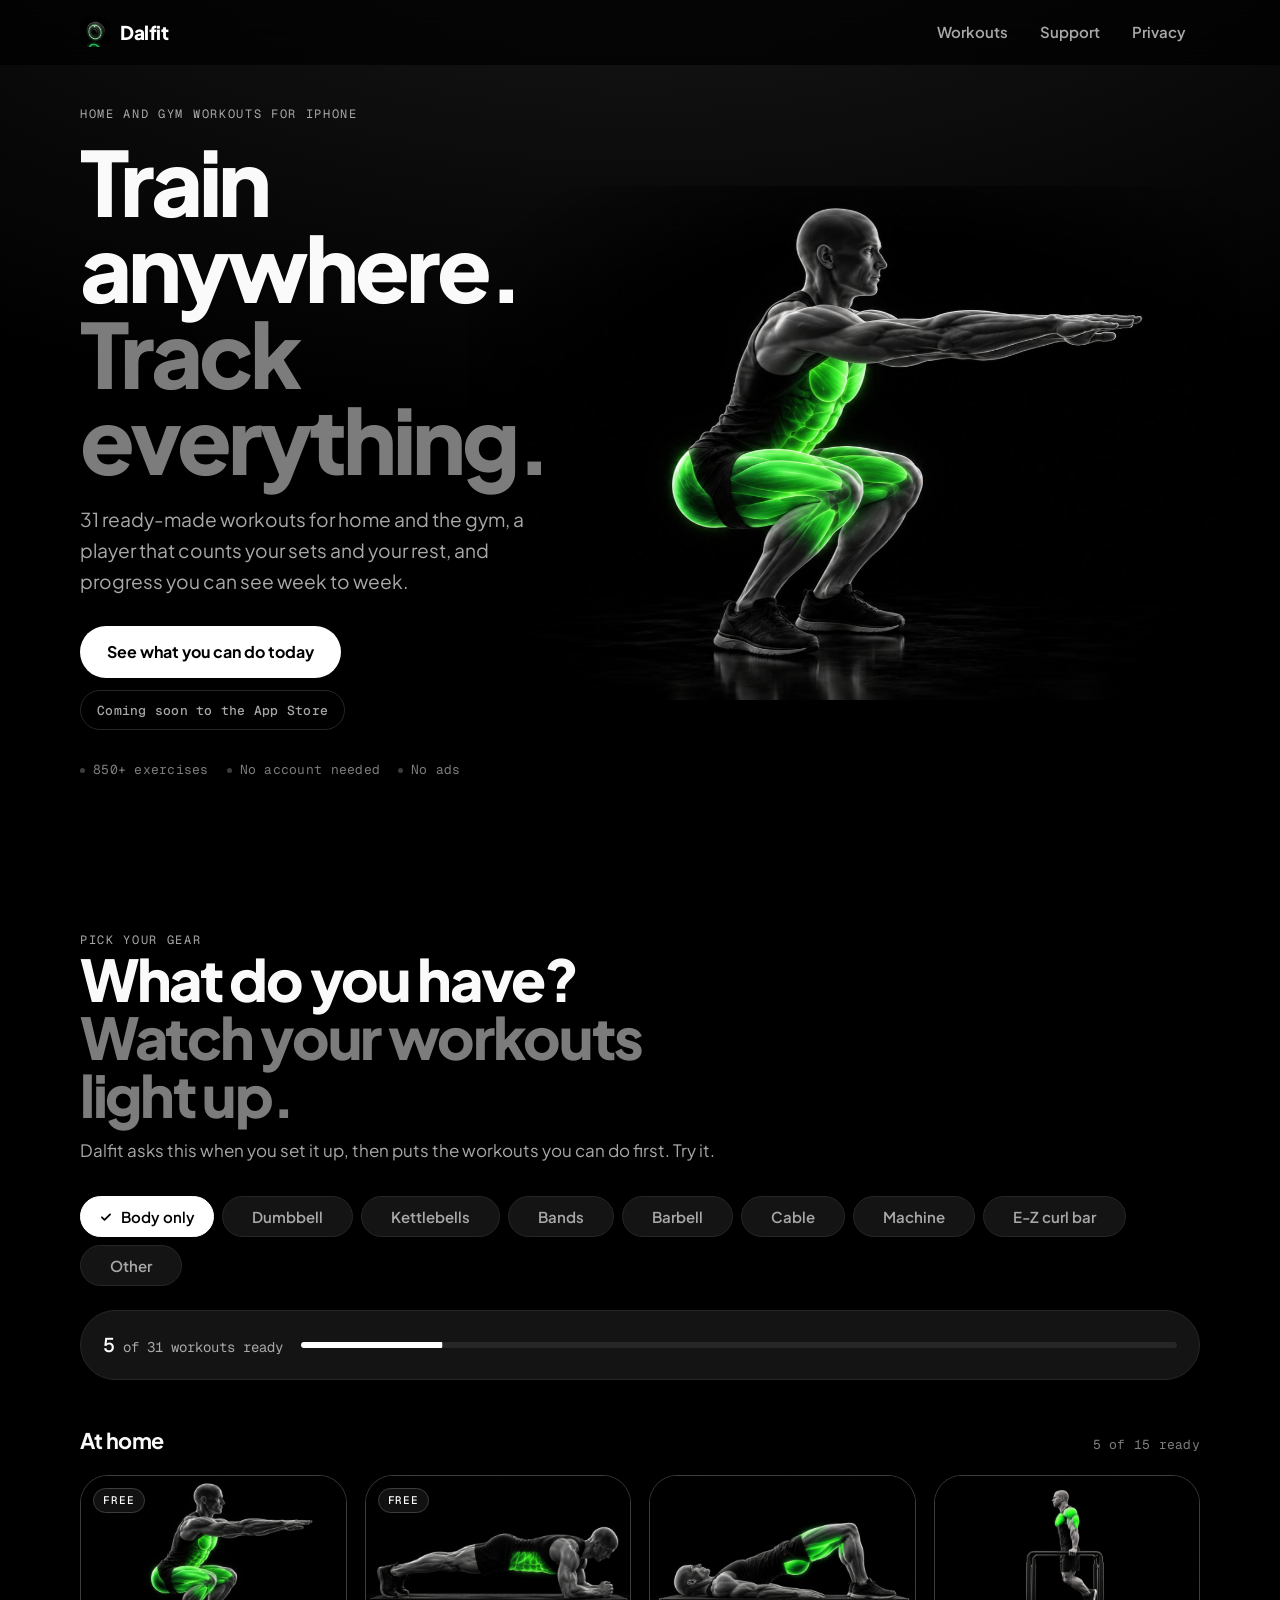
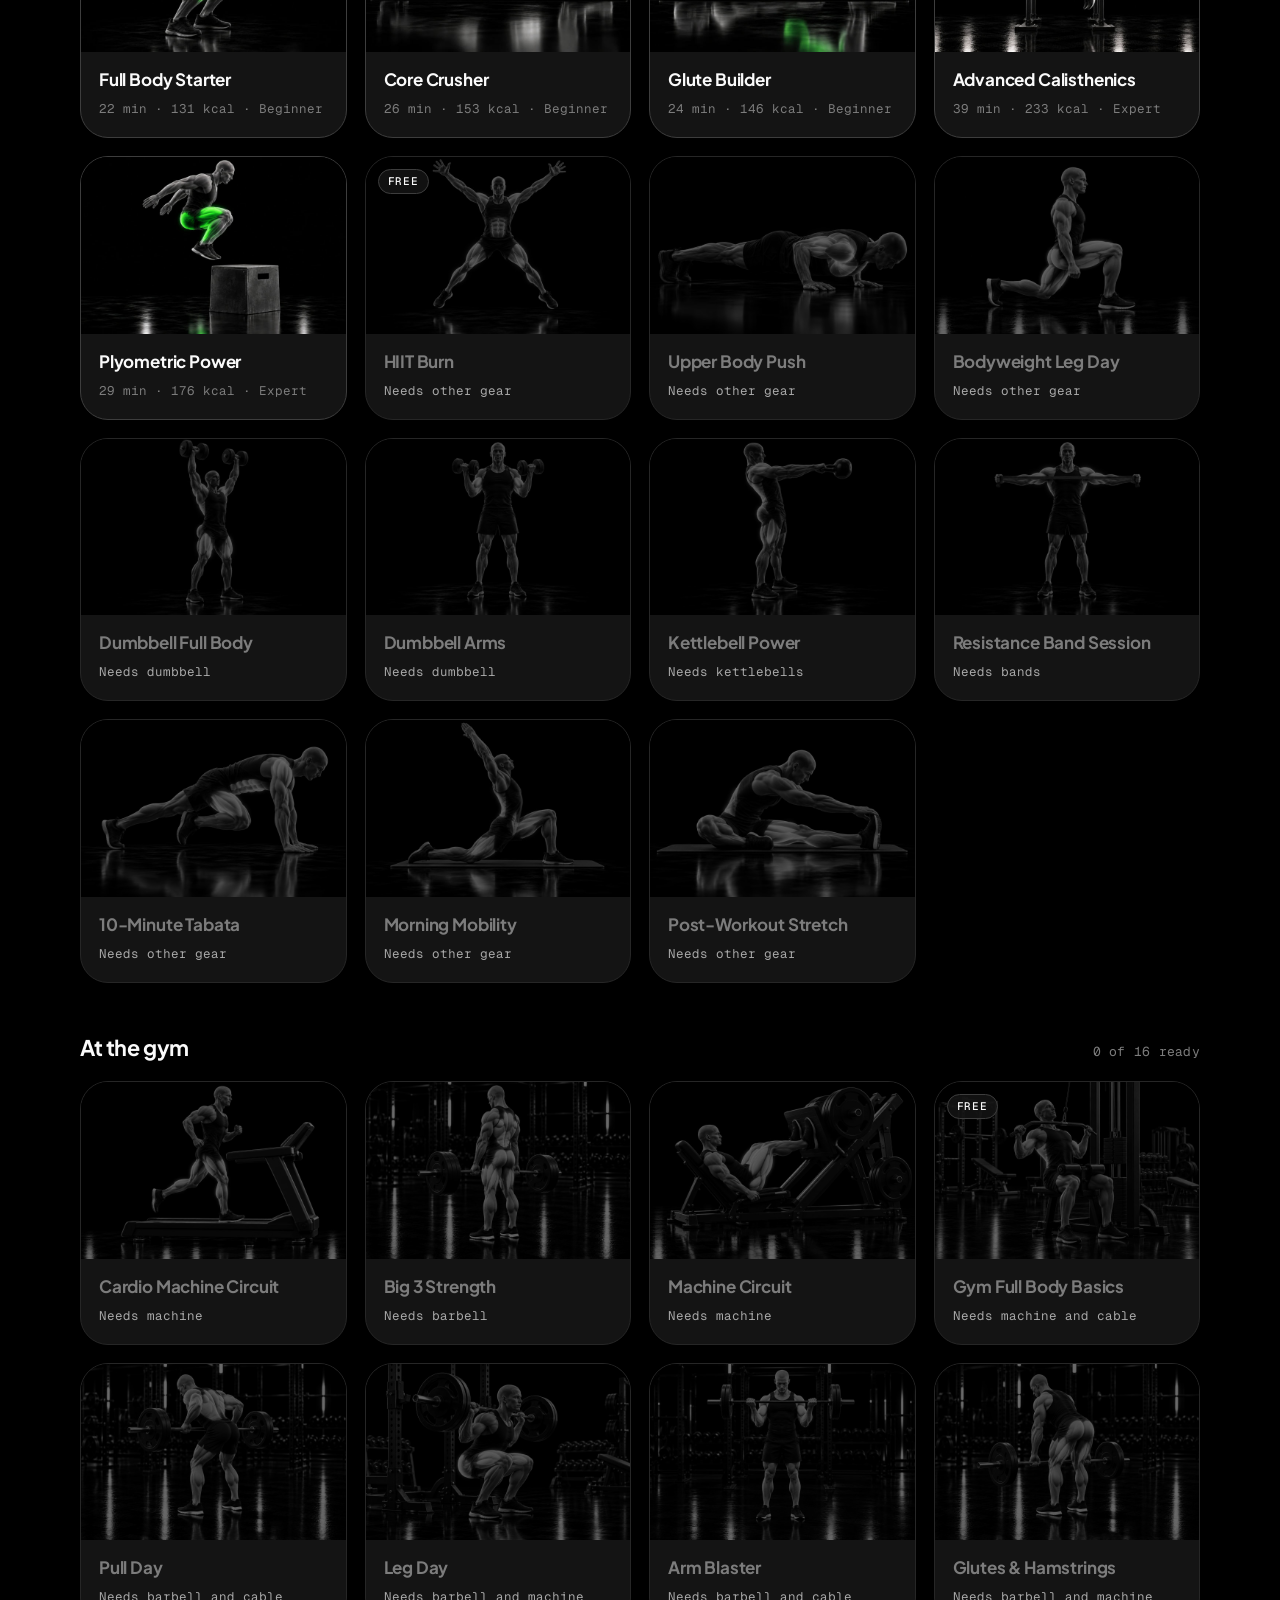
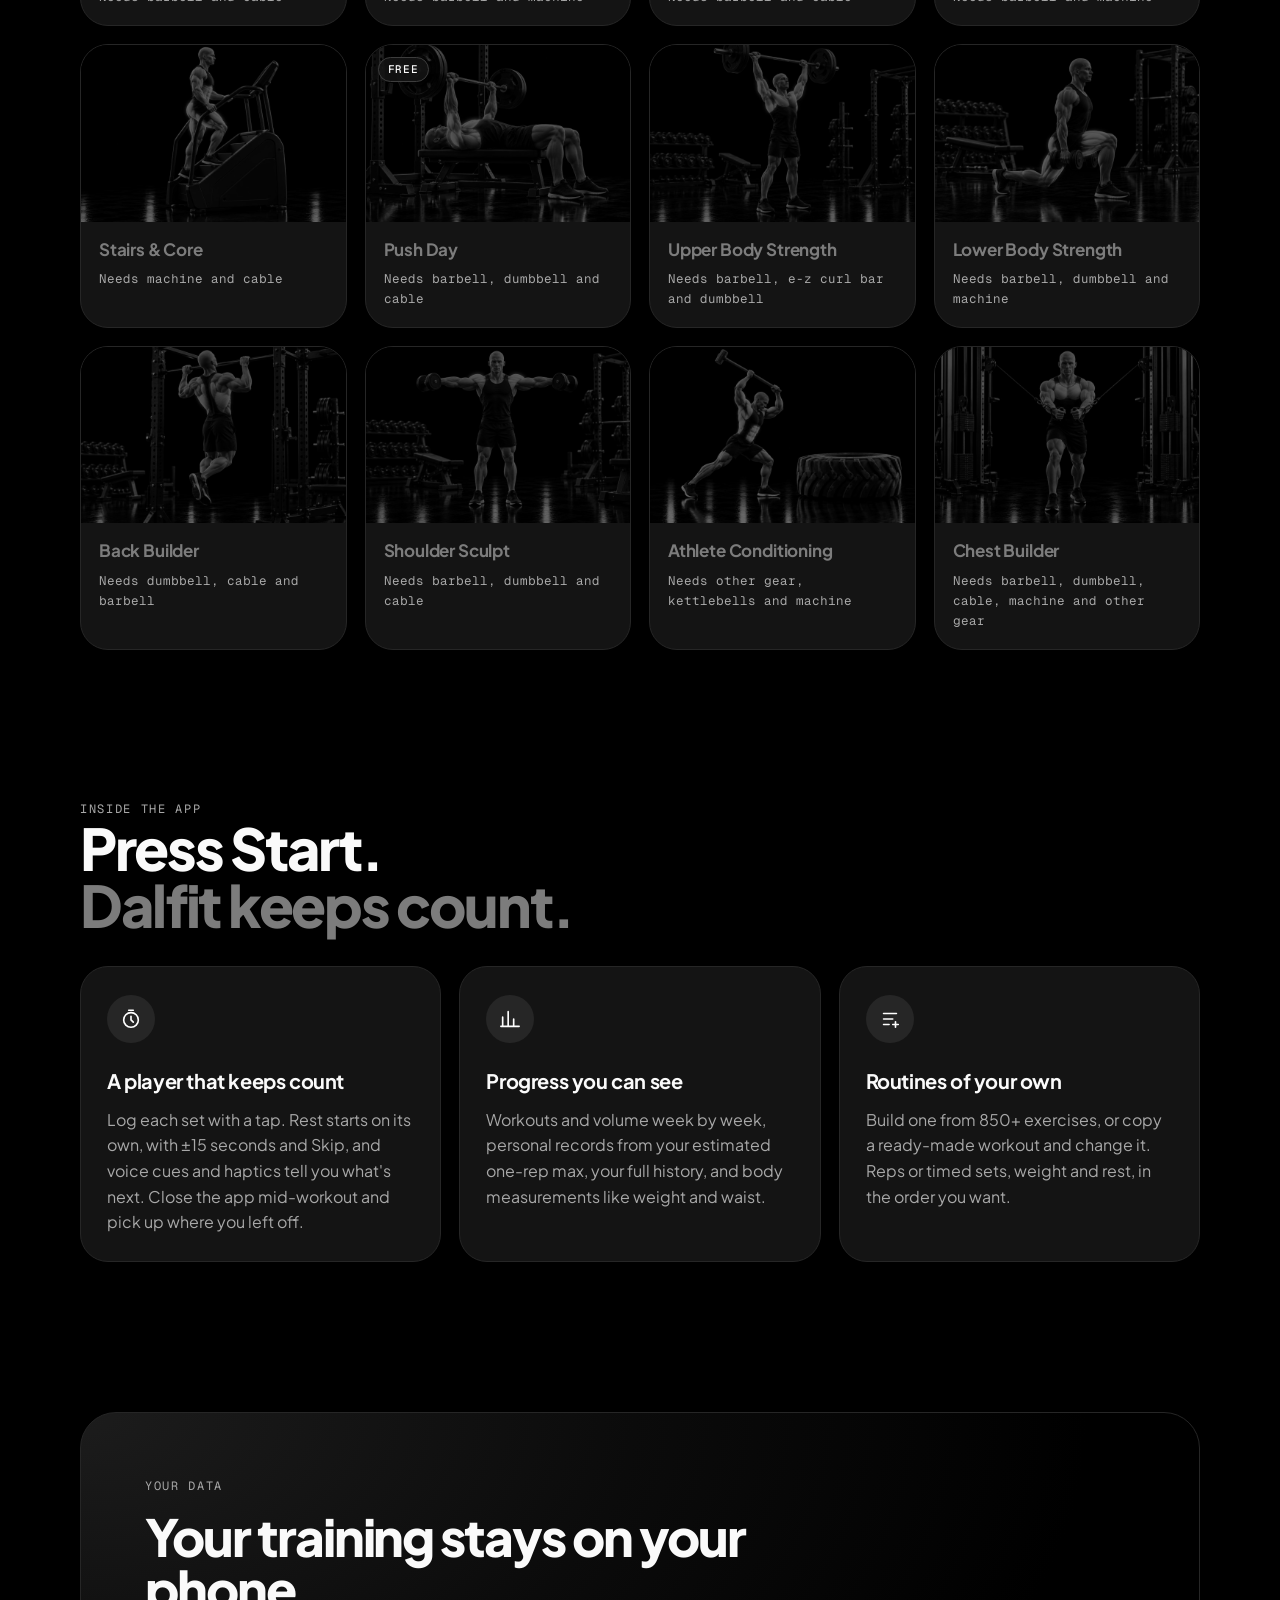
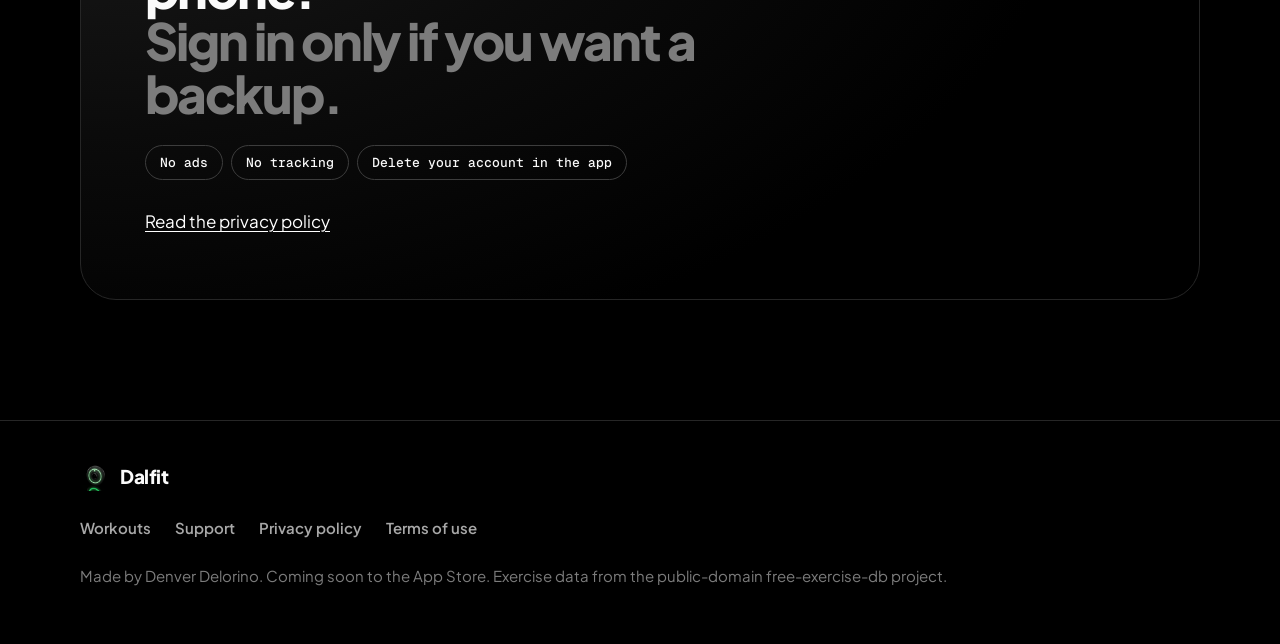
==== index.html @ f014f892 "Add the Dalfit site: landing page, privacy policy, terms and support The landing page uses the app's" ====
<!doctype html>
<html lang="en">
<head>
<meta charset="utf-8">
<meta name="viewport" content="width=device-width, initial-scale=1, viewport-fit=cover">
<title>Dalfit: home and gym workouts</title>
<meta name="description" content="31 ready-made workouts for home and the gym, a player that counts your sets and rest, and progress you can see week to week. No account needed.">
<meta name="theme-color" content="#000000">
<meta property="og:type" content="website">
<meta property="og:title" content="Dalfit: home and gym workouts">
<meta property="og:description" content="Pick the gear you have and see which of 31 workouts you can do today.">
<meta property="og:url" content="https://lemiarino.github.io/dalfit-pages/">
<meta property="og:image" content="https://lemiarino.github.io/dalfit-pages/img/og.jpg">
<meta name="twitter:card" content="summary_large_image">
<link rel="icon" type="image/png" sizes="32x32" href="img/favicon-32.png">
<link rel="apple-touch-icon" href="img/icon-180.png">
<link rel="preconnect" href="https://fonts.googleapis.com">
<link rel="preconnect" href="https://fonts.gstatic.com" crossorigin>
<link href="https://fonts.googleapis.com/css2?family=Geist+Mono:wght@400;500&family=Plus+Jakarta+Sans:wght@400;500;600;700;800&display=swap" rel="stylesheet">
<link rel="stylesheet" href="site.css">
<link rel="preload" as="image" href="img/hero.jpg">
<style>
  /* ---------- Hero ---------- */
  .hero { position: relative; padding: 24px 0 0; }
  .hero-grid { display: grid; gap: 0; align-items: center; }
  .hero-art {
    position: relative;
    margin: 0 calc(var(--gutter) * -1);
    /* Fade the photo into the page at both ends so the black of the image and the page are one. */
    -webkit-mask-image: linear-gradient(to bottom, transparent 0%, #000 14%, #000 70%, transparent 100%);
    mask-image: linear-gradient(to bottom, transparent 0%, #000 14%, #000 70%, transparent 100%);
  }
  .hero-art img {
    width: 100%;
    /* Phones: a squarer crop centred on the athlete makes the figure bigger. */
    aspect-ratio: 5 / 4;
    object-fit: cover;
    object-position: 57% 50%;
    /* The signature moment: the athlete starts grey and the working muscles switch on. */
    animation: switch-on 1.6s var(--ease) 120ms both;
  }
  @keyframes switch-on {
    from { filter: grayscale(1) brightness(0.55); transform: scale(1.025); }
    to { filter: grayscale(0) brightness(1); transform: scale(1); }
  }
  .hero-copy { position: relative; margin-top: -8%; }
  .hero h1 {
    font-weight: 800;
    font-size: clamp(2.9rem, 9.5vw, 5.6rem);
    line-height: 0.96;
    letter-spacing: -0.045em;
    margin: 0 0 22px;
  }
  .hero h1 span { display: block; }
  .hero-lede { font-size: clamp(1.05rem, 2.2vw, 1.2rem); color: var(--g400); max-width: 32rem; margin: 0 0 30px; }
  .hero-actions { display: flex; flex-wrap: wrap; gap: 12px; align-items: center; }
  .hero-facts {
    display: flex;
    flex-wrap: wrap;
    gap: 6px 18px;
    margin: 30px 0 0;
    padding: 0;
    list-style: none;
    color: var(--g500);
  }
  .hero-facts li { display: flex; align-items: center; gap: 8px; }
  .hero-facts li::before { content: ""; width: 5px; height: 5px; border-radius: 50%; background: var(--g700); }

  @media (min-width: 900px) {
    .hero { padding-top: 40px; }
    .hero-grid { grid-template-columns: minmax(0, 5fr) minmax(0, 7fr); }
    .hero-copy { margin-top: 0; order: -1; z-index: 1; }
    .hero-art img { aspect-ratio: 3 / 2; object-position: 50% 50%; }
    .hero-art {
      margin: 0 calc(var(--gutter) * -1) 0 -12%;
      /* Feather every edge, so no rectangle shows against the background glow. */
      -webkit-mask-image: radial-gradient(ellipse 62% 66% at 54% 50%, #000 58%, transparent 100%);
      mask-image: radial-gradient(ellipse 62% 66% at 54% 50%, #000 58%, transparent 100%);
    }
  }

  /* ---------- Section rhythm ---------- */
  .block { padding-top: clamp(88px, 12vw, 150px); }
  .block-head { max-width: 40rem; margin-bottom: 32px; }
  .block-head h2 {
    font-weight: 800;
    font-size: clamp(2.1rem, 5.6vw, 3.6rem);
    line-height: 1;
    letter-spacing: -0.04em;
    margin: 0 0 14px;
  }
  .block-head h2 span { display: block; }
  .block-head p { color: var(--g400); margin: 0; }

  /* ---------- Equipment picker (the app's onboarding chips) ---------- */
  .chips { display: flex; flex-wrap: wrap; gap: 8px; margin: 0 0 24px; padding: 0; list-style: none; }
  .chip {
    appearance: none;
    font: 600 15px/1 var(--sans);
    color: var(--g400);
    background: var(--g900);
    border: 1px solid var(--g800);
    border-radius: 999px;
    /* Room for the checkmark is kept on both sides, so a chip never changes width when tapped
       and the rows don't reflow under your finger. */
    padding: 12px 29px;
    cursor: pointer;
    display: inline-flex;
    align-items: center;
    gap: 8px;
    transition: transform var(--t-quick) var(--ease), background-color var(--t-quick) var(--ease), color var(--t-quick) var(--ease), border-color var(--t-quick) var(--ease);
  }
  .chip:hover { color: var(--g50); border-color: var(--g700); }
  .chip:active { transform: scale(0.95); }
  .chip[aria-pressed="true"] { background: var(--white); color: var(--black); border-color: var(--white); padding: 12px 18px; }
  .chip svg { width: 14px; height: 14px; display: none; flex: none; }
  .chip[aria-pressed="true"] svg { display: block; }

  .meter {
    display: grid;
    grid-template-columns: auto 1fr;
    align-items: center;
    gap: 18px;
    padding: 18px 22px;
    background: var(--g900);
    border: 1px solid var(--g800);
    border-radius: 999px;
    margin-bottom: 44px;
  }
  .meter-count { margin: 0; font-family: var(--mono); font-size: 14px; color: var(--g400); white-space: nowrap; }
  .meter-count b { font-weight: 500; color: var(--white); font-size: 20px; letter-spacing: -0.02em; font-variant-numeric: tabular-nums; }
  .meter-track { height: 6px; border-radius: 999px; background: var(--g800); overflow: hidden; }
  .meter-fill {
    height: 100%;
    width: 100%;
    border-radius: inherit;
    background: var(--white);
    transform-origin: left center;
    transform: scaleX(var(--p, 0));
    transition: transform var(--t-slow) var(--ease);
  }

  .group + .group { margin-top: 48px; }
  .group-head { display: flex; align-items: baseline; justify-content: space-between; gap: 16px; margin-bottom: 16px; }
  .group-head h3 { font-weight: 700; font-size: 1.35rem; letter-spacing: -0.02em; margin: 0; }
  .group-head .mono { color: var(--g500); }

  .cards {
    list-style: none;
    margin: 0 calc(var(--gutter) * -1);
    padding: 4px var(--gutter) 12px;
    display: grid;
    grid-auto-flow: column;
    grid-auto-columns: min(72%, 300px);
    gap: 14px;
    overflow-x: auto;
    scroll-snap-type: x mandatory;
    scroll-padding: 0 var(--gutter);
    scrollbar-width: none;
  }
  .cards::-webkit-scrollbar { display: none; }
  @media (min-width: 760px) {
    .cards {
      margin: 0;
      padding: 0;
      grid-auto-flow: row;
      grid-template-columns: repeat(auto-fill, minmax(230px, 1fr));
      overflow: visible;
      gap: 18px;
    }
  }

  .card {
    scroll-snap-align: start;
    background: var(--g900);
    border: 1px solid var(--g800);
    border-radius: var(--card-radius);
    overflow: hidden;
    position: relative;
    transition: border-color var(--t-slow) var(--ease);
  }
  .card.ready { border-color: var(--g700); }
  .card-cover { aspect-ratio: 3 / 2; background: var(--black); overflow: hidden; }
  .card-cover img {
    width: 100%;
    height: 100%;
    object-fit: cover;
    filter: grayscale(1) brightness(0.42);
    transition: filter var(--t-slow) var(--ease), transform var(--t-slow) var(--ease);
  }
  .card.ready .card-cover img { filter: grayscale(0) brightness(1); }
  .card.ready:hover .card-cover img { transform: scale(1.03); }
  .card-body { padding: 14px 18px 18px; }
  .card h4 {
    font-weight: 700;
    font-size: 17px;
    letter-spacing: -0.01em;
    margin: 0 0 6px;
    color: var(--g500);
    transition: color var(--t-slow) var(--ease);
  }
  .card.ready h4 { color: var(--g50); }
  .card-line { margin: 0; color: var(--g500); font-family: var(--mono); font-size: 12.5px; }
  .card .needs { color: var(--g400); }
  .card.ready .needs, .card:not(.ready) .stats { display: none; }
  .card .tag {
    position: absolute;
    top: 12px;
    left: 12px;
    font: 500 11px/1 var(--mono);
    letter-spacing: 0.08em;
    text-transform: uppercase;
    color: var(--g50);
    background: rgba(20, 20, 20, 0.86);
    border: 1px solid var(--g700);
    border-radius: 999px;
    padding: 6px 9px;
  }

  /* ---------- What's inside ---------- */
  .features { display: grid; gap: 14px; }
  @media (min-width: 860px) { .features { grid-template-columns: repeat(3, 1fr); gap: 18px; } }
  .feature {
    background: var(--g900);
    border: 1px solid var(--g800);
    border-radius: var(--card-radius);
    padding: 28px 26px 26px;
  }
  .feature-icon {
    width: 48px;
    height: 48px;
    border-radius: 50%;
    background: var(--g800);
    display: grid;
    place-items: center;
    margin-bottom: 22px;
  }
  .feature-icon svg { width: 22px; height: 22px; stroke: var(--white); fill: none; stroke-width: 1.8; stroke-linecap: round; stroke-linejoin: round; }
  .feature h3 { font-weight: 700; font-size: 1.25rem; letter-spacing: -0.02em; margin: 0 0 10px; }
  .feature p { color: var(--g400); margin: 0; font-size: 16px; }

  /* ---------- Privacy ---------- */
  .privacy {
    border: 1px solid var(--g800);
    border-radius: calc(var(--card-radius) + 8px);
    padding: clamp(28px, 6vw, 64px);
    background: radial-gradient(90% 120% at 0% 0%, var(--g850) 0%, var(--g950) 55%, var(--black) 100%);
  }
  .privacy h2 { font-weight: 800; font-size: clamp(1.9rem, 4.8vw, 3.2rem); line-height: 1.02; letter-spacing: -0.04em; margin: 0 0 26px; max-width: 18ch; }
  .privacy h2 span { display: block; }
  .promises { display: flex; flex-wrap: wrap; gap: 8px; list-style: none; padding: 0; margin: 0 0 28px; }
  .promises li { font: 500 13px/1 var(--mono); color: var(--g50); border: 1px solid var(--g700); border-radius: 999px; padding: 10px 14px; }
</style>
</head>
<body>

<header class="site-header" id="top">
  <div class="wrap">
    <a class="brand" href="./"><img src="img/icon-96.png" alt="" width="30" height="30">Dalfit</a>
    <nav class="site-nav" aria-label="Main">
      <a href="#workouts">Workouts</a>
      <a href="support.html">Support</a>
      <a class="hide-sm" href="privacy.html">Privacy</a>
    </nav>
  </div>
</header>

<main>
  <section class="hero">
    <div class="wrap hero-grid">
      <div class="hero-art">
        <img src="img/hero.jpg" width="1400" height="933" alt="An athlete holds a deep bodyweight squat, arms reaching forward, with the working muscles in the thighs, glutes and core glowing green.">
      </div>
      <div class="hero-copy">
        <p class="eyebrow">Home and gym workouts for iPhone</p>
        <h1><span>Train anywhere.</span> <span class="dim">Track everything.</span></h1>
        <p class="hero-lede">31 ready-made workouts for home and the gym, a player that counts your sets and your rest, and progress you can see week to week.</p>
        <div class="hero-actions">
          <a class="btn btn-primary" href="#workouts">See what you can do today</a>
          <span class="btn btn-quiet">Coming soon to the App Store</span>
        </div>
        <ul class="hero-facts mono">
          <li>850+ exercises</li>
          <li>No account needed</li>
          <li>No ads</li>
        </ul>
      </div>
    </div>
  </section>

  <section class="block" id="workouts" aria-labelledby="picker-title">
    <div class="wrap">
      <div class="block-head">
        <p class="eyebrow">Pick your gear</p>
        <h2 id="picker-title"><span>What do you have?</span> <span class="dim">Watch your workouts light up.</span></h2>
        <p>Dalfit asks this when you set it up, then puts the workouts you can do first. Try it.</p>
      </div>

      <ul class="chips" id="chips" aria-label="Your equipment"></ul>

      <div class="meter">
        <p class="meter-count" id="meter-count" aria-live="polite"></p>
        <div class="meter-track" aria-hidden="true"><div class="meter-fill" id="meter-fill"></div></div>
      </div>

      <div class="group">
        <div class="group-head"><h3>At home</h3><span class="mono" id="count-home"></span></div>
        <ul class="cards" id="cards-home"></ul>
      </div>
      <div class="group">
        <div class="group-head"><h3>At the gym</h3><span class="mono" id="count-gym"></span></div>
        <ul class="cards" id="cards-gym"></ul>
      </div>
    </div>
  </section>

  <section class="block" aria-labelledby="inside-title">
    <div class="wrap">
      <div class="block-head">
        <p class="eyebrow">Inside the app</p>
        <h2 id="inside-title"><span>Press Start.</span> <span class="dim">Dalfit keeps count.</span></h2>
      </div>
      <div class="features">
        <article class="feature">
          <div class="feature-icon"><svg viewBox="0 0 24 24" aria-hidden="true"><circle cx="12" cy="13" r="8"/><path d="M12 9v4l2.5 2.5M9.5 2.5h5"/></svg></div>
          <h3>A player that keeps count</h3>
          <p>Log each set with a tap. Rest starts on its own, with ±15 seconds and Skip, and voice cues and haptics tell you what's next. Close the app mid-workout and pick up where you left off.</p>
        </article>
        <article class="feature">
          <div class="feature-icon"><svg viewBox="0 0 24 24" aria-hidden="true"><path d="M4 20V10M10 20V4M16 20v-8M22 20H2"/></svg></div>
          <h3>Progress you can see</h3>
          <p>Workouts and volume week by week, personal records from your estimated one-rep max, your full history, and body measurements like weight and waist.</p>
        </article>
        <article class="feature">
          <div class="feature-icon"><svg viewBox="0 0 24 24" aria-hidden="true"><path d="M5 6h14M5 12h10M5 18h6M18 15v6M15 18h6"/></svg></div>
          <h3>Routines of your own</h3>
          <p>Build one from 850+ exercises, or copy a ready-made workout and change it. Reps or timed sets, weight and rest, in the order you want.</p>
        </article>
      </div>
    </div>
  </section>

  <section class="block" aria-labelledby="privacy-title">
    <div class="wrap">
      <div class="privacy">
        <p class="eyebrow">Your data</p>
        <h2 id="privacy-title"><span>Your training stays on your phone.</span> <span class="dim">Sign in only if you want a backup.</span></h2>
        <ul class="promises">
          <li>No ads</li>
          <li>No tracking</li>
          <li>Delete your account in the app</li>
        </ul>
        <a href="privacy.html">Read the privacy policy</a>
      </div>
    </div>
  </section>
</main>

<footer class="site-footer">
  <div class="wrap">
    <a class="brand" href="#top"><img src="img/icon-96.png" alt="" width="30" height="30">Dalfit</a>
    <nav class="footer-links" aria-label="Footer">
      <a href="#workouts">Workouts</a>
      <a href="support.html">Support</a>
      <a href="privacy.html">Privacy policy</a>
      <a href="terms.html">Terms of use</a>
    </nav>
    <p>Made by Denver Delorino. Coming soon to the App Store. Exercise data from the public-domain free-exercise-db project.</p>
  </div>
</footer>

<script>
(() => {
  // Same chips, in the same order, as the app's onboarding equipment step.
  const GEAR = [
    ['body only', 'Body only'],
    ['dumbbell', 'Dumbbell'],
    ['kettlebells', 'Kettlebells'],
    ['bands', 'Bands'],
    ['barbell', 'Barbell'],
    ['cable', 'Cable'],
    ['machine', 'Machine'],
    ['e-z curl bar', 'E-Z curl bar'],
    ['other', 'Other'],
  ];
  const LEVEL = { beginner: 'Beginner', intermediate: 'Intermediate', expert: 'Expert' };
  const reduced = matchMedia('(prefers-reduced-motion: reduce)').matches;
  const have = new Set(['body only']);
  const els = new Map();
  let workouts = [];

  const header = document.querySelector('.site-header');
  const onScroll = () => header.classList.toggle('scrolled', scrollY > 8);
  addEventListener('scroll', onScroll, { passive: true });
  onScroll();

  const chips = document.getElementById('chips');
  const check = '<svg viewBox="0 0 24 24" aria-hidden="true" fill="none" stroke="currentColor" stroke-width="3" stroke-linecap="round" stroke-linejoin="round"><path d="M5 12.5l4.5 4.5L19 7.5"/></svg>';
  for (const [id, label] of GEAR) {
    const li = document.createElement('li');
    const b = document.createElement('button');
    b.type = 'button';
    b.className = 'chip';
    b.innerHTML = check + '<span></span>';
    b.lastChild.textContent = label;
    b.setAttribute('aria-pressed', String(have.has(id)));
    b.addEventListener('click', () => {
      have.has(id) ? have.delete(id) : have.add(id);
      b.setAttribute('aria-pressed', String(have.has(id)));
      update(true);
    });
    li.append(b);
    chips.append(li);
  }

  // canDoWith() from the app: every exercise's equipment must be in the list.
  const missing = (w) => w.needs.filter((n) => !have.has(n));
  const name = (id) => (id === 'other' ? 'other gear' : GEAR.find((g) => g[0] === id)?.[1].toLowerCase() ?? id);
  const list = (items) => items.length < 3 ? items.join(' and ') : items.slice(0, -1).join(', ') + ' and ' + items.at(-1);

  function card(w) {
    const li = document.createElement('li');
    li.className = 'card';
    li.innerHTML =
      '<div class="card-cover"><img alt="" loading="lazy" decoding="async" width="720" height="480"></div>' +
      '<div class="card-body"><h4></h4><p class="card-line stats"></p><p class="card-line needs"></p></div>';
    li.querySelector('img').src = 'img/covers/' + w.id + '.jpg';
    li.querySelector('h4').textContent = w.name;
    li.querySelector('.stats').textContent = w.minutes + ' min · ' + w.kcal + ' kcal · ' + LEVEL[w.level];
    if (w.free) {
      const tag = document.createElement('span');
      tag.className = 'tag';
      tag.textContent = 'Free';
      li.append(tag);
    }
    return li;
  }

  // Ready workouts move to the front, then the ones missing the least gear: the app's
  // "unlocked first" order. FLIP keeps the cards visibly sliding instead of jumping.
  function update(animate) {
    const before = new Map();
    if (animate && !reduced) for (const [id, el] of els) before.set(id, el.getBoundingClientRect());

    let ready = 0;
    for (const loc of ['home', 'gym']) {
      const ul = document.getElementById('cards-' + loc);
      const group = workouts
        .map((w, i) => ({ w, i, miss: missing(w) }))
        .filter((x) => x.w.location === loc)
        .sort((a, b) => (a.miss.length > 0) - (b.miss.length > 0) || a.miss.length - b.miss.length || a.i - b.i);
      let n = 0;
      for (const { w, miss } of group) {
        const el = els.get(w.id);
        const ok = miss.length === 0;
        el.classList.toggle('ready', ok);
        el.querySelector('.needs').textContent = ok ? '' : 'Needs ' + list(miss.map(name));
        ul.append(el);
        if (ok) n++;
      }
      ready += n;
      document.getElementById('count-' + loc).textContent = n + ' of ' + group.length + ' ready';
      if (animate) ul.scrollTo({ left: 0, behavior: reduced ? 'auto' : 'smooth' });
    }

    const total = workouts.length;
    document.getElementById('meter-count').innerHTML = '<b>' + ready + '</b> of ' + total + ' workouts ready';
    document.getElementById('meter-fill').style.setProperty('--p', String(ready / total));

    if (before.size) {
      for (const [id, el] of els) {
        const a = before.get(id);
        const b = el.getBoundingClientRect();
        const dx = a.left - b.left;
        const dy = a.top - b.top;
        if (dx || dy) {
          el.animate([{ transform: 'translate(' + dx + 'px,' + dy + 'px)' }, { transform: 'none' }], {
            duration: 420,
            easing: 'cubic-bezier(0.2, 0.7, 0.2, 1)',
          });
        }
      }
    }
  }

  fetch('workouts.json')
    .then((r) => r.json())
    .then((data) => {
      workouts = data;
      for (const w of workouts) els.set(w.id, card(w));
      update(false);
    })
    .catch(() => {
      document.getElementById('meter-count').textContent = "The workout list didn't load. Refresh the page to try again.";
    });
})();
</script>
</body>
</html>
---- site.css ----
/* Dalfit site. Every colour is a step of the app's Gray ramp (src/constants/theme.ts).
   The accent is white, as in the app's dark mode. The neon green lives only inside the
   athlete images, never in the interface. */
:root {
  color-scheme: dark;
  --black: #000000;
  --g950: #0b0b0b;
  --g900: #141414;
  --g850: #1c1c1c;
  --g800: #262626;
  --g700: #3d3d3d;
  --g500: #7c7c7c;
  --g400: #a8a8a8;
  --g50: #fafafa;
  --white: #ffffff;

  --sans: "Plus Jakarta Sans", system-ui, -apple-system, "Segoe UI", sans-serif;
  --mono: "Geist Mono", ui-monospace, "SFMono-Regular", Menlo, monospace;

  --card-radius: 28px;
  --gutter: clamp(16px, 4vw, 40px);
  --max: 1200px;

  /* The app's motion durations: quick, base, slow. */
  --t-quick: 140ms;
  --t-base: 280ms;
  --t-slow: 420ms;
  --ease: cubic-bezier(0.2, 0.7, 0.2, 1);
}

* { box-sizing: border-box; }
html { -webkit-text-size-adjust: 100%; scroll-behavior: smooth; }
body {
  margin: 0;
  min-height: 100vh;
  background: var(--black);
  color: var(--g50);
  font: 400 17px/1.6 var(--sans);
  -webkit-font-smoothing: antialiased;
  overflow-x: hidden;
}
/* The app's Backdrop: a soft graphite glow at the top of the screen, fading to black. */
body::before {
  content: "";
  position: absolute;
  inset: 0 0 auto 0;
  height: 720px;
  background: radial-gradient(120% 100% at 50% -20%, var(--g850) 0%, var(--g950) 45%, var(--black) 80%);
  pointer-events: none;
  z-index: -1;
}
img { display: block; max-width: 100%; height: auto; }
a { color: var(--white); text-underline-offset: 3px; text-decoration-thickness: 1px; }
a:hover { text-decoration-thickness: 2px; }
:focus-visible { outline: 2px solid var(--white); outline-offset: 3px; border-radius: 8px; }
::selection { background: var(--white); color: var(--black); }

.wrap { width: 100%; max-width: var(--max); margin: 0 auto; padding: 0 var(--gutter); }
.mono { font-family: var(--mono); font-size: 13px; letter-spacing: 0.02em; }
.eyebrow {
  font-family: var(--mono);
  font-size: 12px;
  letter-spacing: 0.14em;
  text-transform: uppercase;
  color: var(--g400);
  margin: 0 0 14px;
}
.dim { color: var(--g500); }

/* ---------- Header ---------- */
.site-header {
  position: sticky;
  top: 0;
  z-index: 10;
  background: rgba(0, 0, 0, 0.72);
  -webkit-backdrop-filter: saturate(140%) blur(18px);
  backdrop-filter: saturate(140%) blur(18px);
  border-bottom: 1px solid transparent;
  transition: border-color var(--t-base) var(--ease);
}
.site-header.scrolled { border-bottom-color: var(--g800); }
.site-header .wrap { display: flex; align-items: center; justify-content: space-between; height: 64px; gap: 16px; }
.brand { display: flex; align-items: center; gap: 10px; text-decoration: none; font-weight: 800; font-size: 19px; letter-spacing: -0.02em; }
.brand img { width: 30px; height: 30px; border-radius: 8px; }
.site-nav { display: flex; gap: 4px; }
.site-nav a {
  text-decoration: none;
  font-size: 15px;
  font-weight: 600;
  color: var(--g400);
  padding: 8px 14px;
  border-radius: 999px;
  transition: color var(--t-quick) var(--ease), background-color var(--t-quick) var(--ease);
}
.site-nav a:hover, .site-nav a[aria-current="page"] { color: var(--white); background: var(--g900); }

/* ---------- Buttons (the app's pill buttons) ---------- */
.btn {
  display: inline-flex;
  align-items: center;
  justify-content: center;
  gap: 10px;
  min-height: 52px;
  padding: 0 26px;
  border-radius: 999px;
  font: 700 16px/1 var(--sans);
  text-decoration: none;
  border: 1px solid transparent;
  transition: transform var(--t-quick) var(--ease), background-color var(--t-quick) var(--ease);
}
.btn:active { transform: scale(0.97); }
.btn-primary { background: var(--white); color: var(--black); }
.btn-primary:hover { background: var(--g50); text-decoration: none; }
/* A status, not a button: smaller, outlined, and it doesn't react to taps. */
.btn-quiet {
  min-height: 40px;
  padding: 0 16px;
  font: 500 13px/1 var(--mono);
  letter-spacing: 0.02em;
  background: transparent;
  color: var(--g400);
  border-color: var(--g800);
  cursor: default;
}
.btn-quiet:active { transform: none; }

/* ---------- Footer ---------- */
.site-footer { margin-top: 120px; border-top: 1px solid var(--g800); padding: 40px 0 56px; color: var(--g500); font-size: 15px; }
.site-footer .wrap { display: grid; gap: 24px; }
.site-footer .brand { color: var(--g50); }
.footer-links { display: flex; flex-wrap: wrap; gap: 8px 24px; }
.footer-links a { color: var(--g400); text-decoration: none; font-weight: 600; }
.footer-links a:hover { color: var(--white); }
.site-footer p { margin: 0; }

/* ---------- Legal and support pages ---------- */
.doc { max-width: 46rem; margin: 0 auto; padding: 56px var(--gutter) 0; }
.doc h1 { font-weight: 800; font-size: clamp(2.2rem, 6vw, 3.4rem); line-height: 1.02; letter-spacing: -0.035em; margin: 0 0 14px; }
.doc .dateline { font-family: var(--mono); font-size: 13px; color: var(--g500); margin: 0 0 40px; }
.doc .lede { font-size: 1.2rem; line-height: 1.55; color: var(--g50); }
.doc h2 {
  font-weight: 700;
  font-size: 1.3rem;
  letter-spacing: -0.015em;
  margin: 44px 0 12px;
  padding-top: 28px;
  border-top: 1px solid var(--g800);
}
.doc p, .doc li { color: var(--g400); }
.doc strong { color: var(--g50); font-weight: 700; }
.doc ul { padding-left: 1.2rem; }
.doc li { margin-bottom: 0.6rem; }
.doc li::marker { color: var(--g700); }
.doc .summary {
  background: var(--g900);
  border: 1px solid var(--g800);
  border-radius: var(--card-radius);
  padding: 24px 28px 12px;
  margin: 0 0 8px;
}
.doc .summary h2 { margin-top: 0; padding-top: 0; border-top: 0; }
.doc .faq p { margin: 0 0 1.4rem; }

@media (max-width: 560px) {
  .site-nav a { padding: 8px 10px; font-size: 14px; }
  .site-nav .hide-sm { display: none; }
}
@media (prefers-reduced-motion: reduce) {
  html { scroll-behavior: auto; }
  *, *::before, *::after { animation-duration: 1ms !important; animation-iteration-count: 1 !important; transition-duration: 1ms !important; }
}
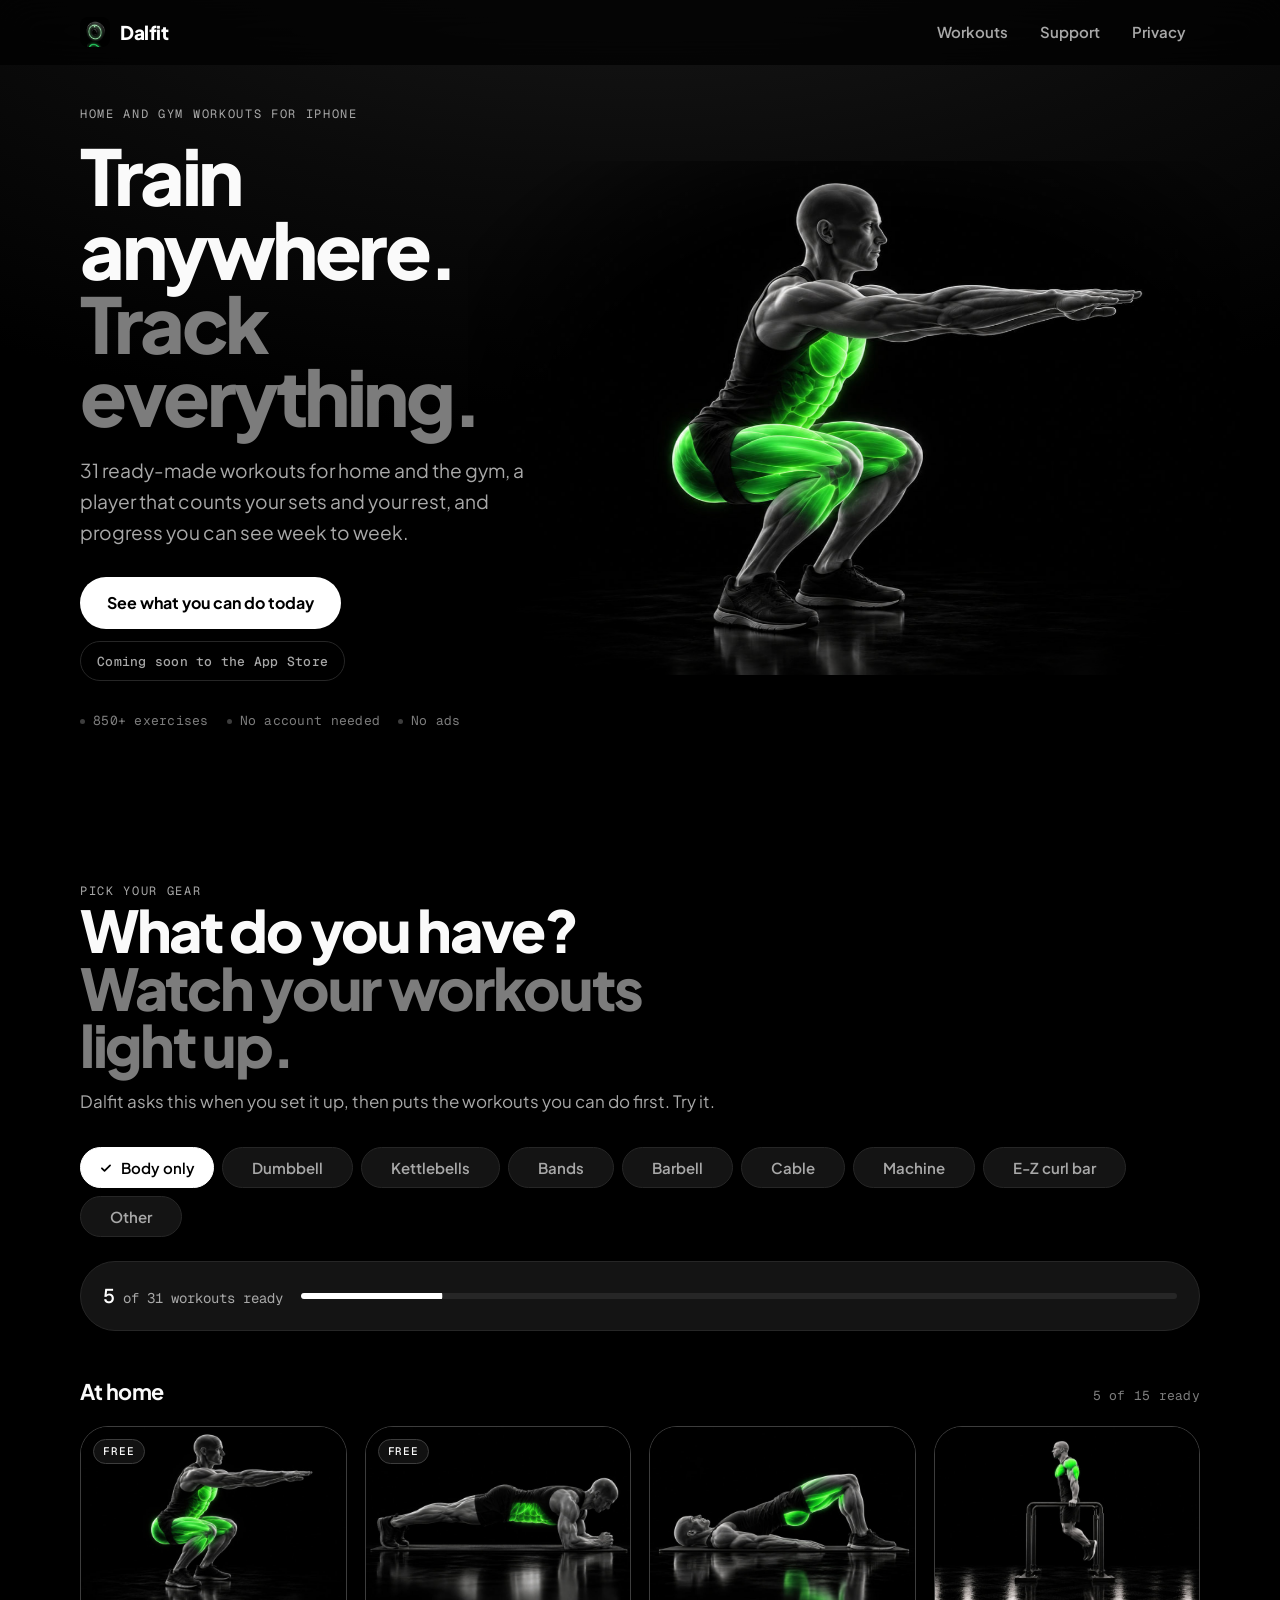
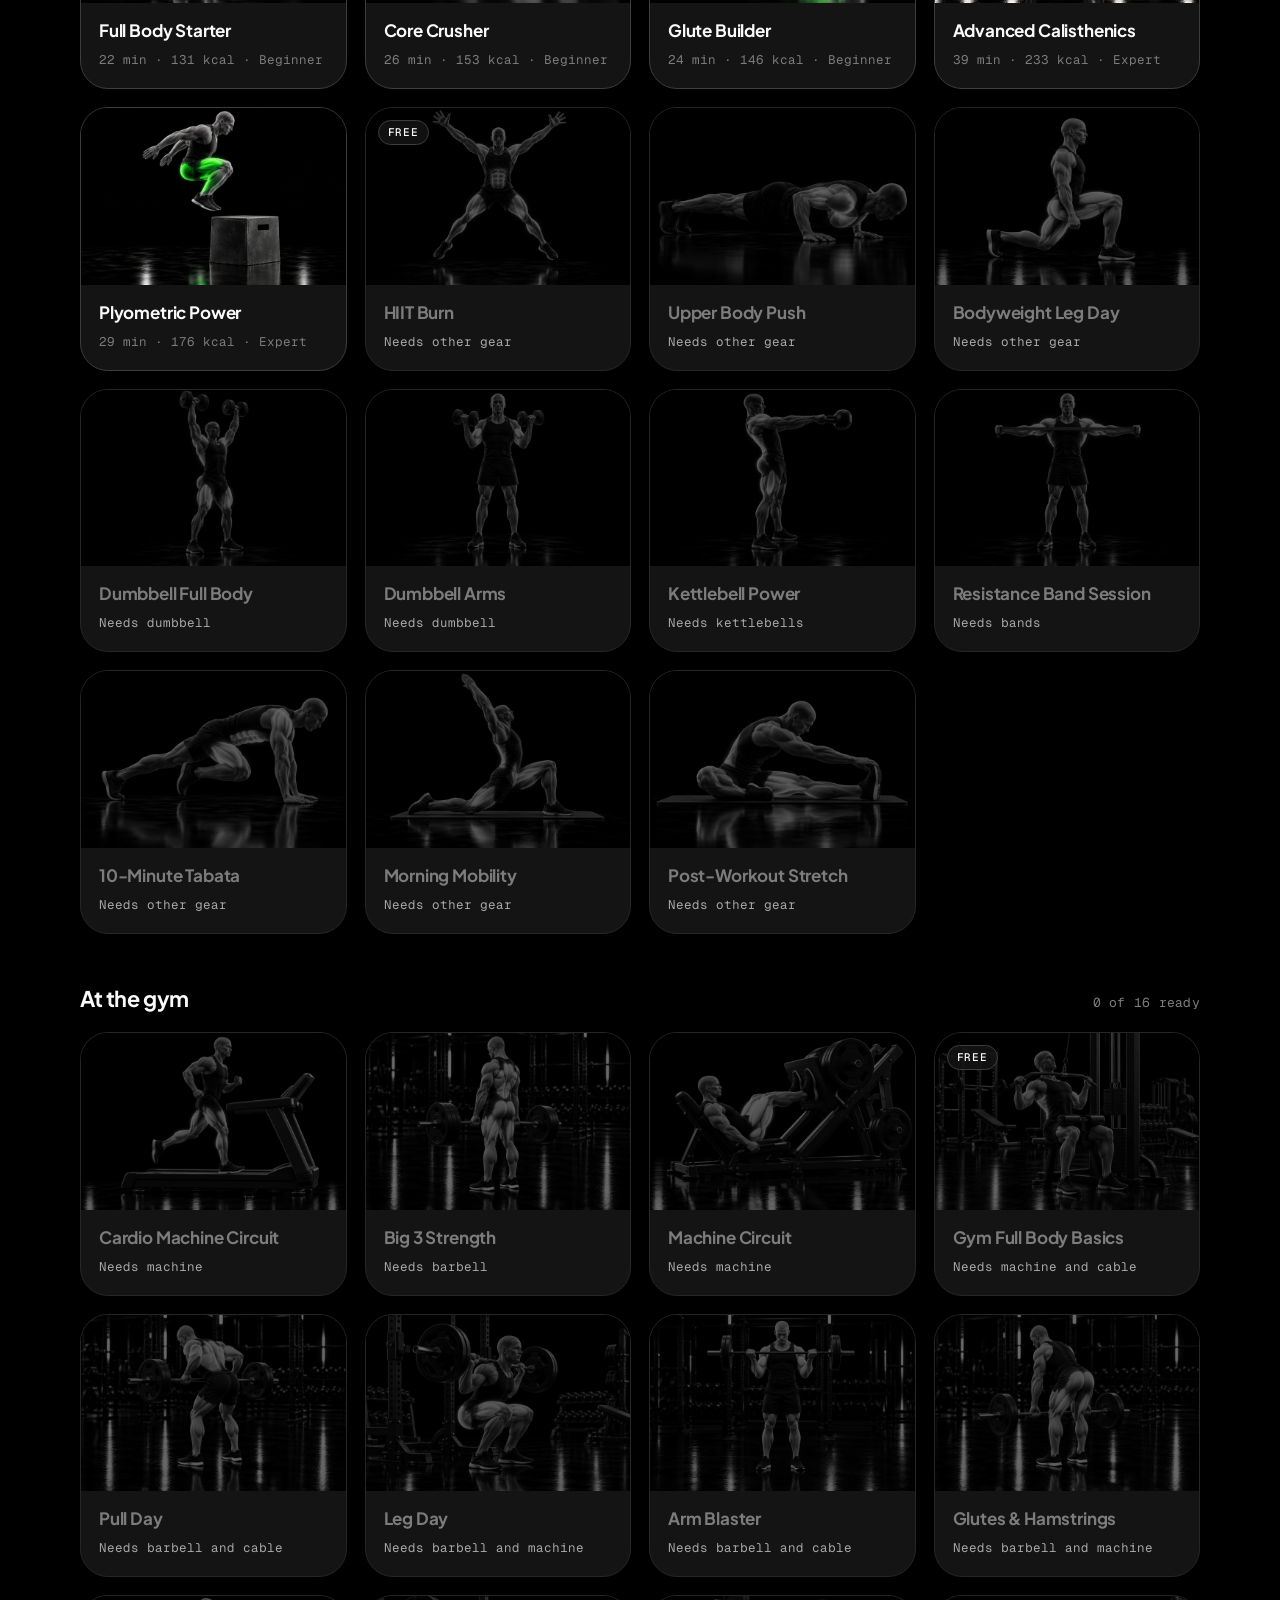
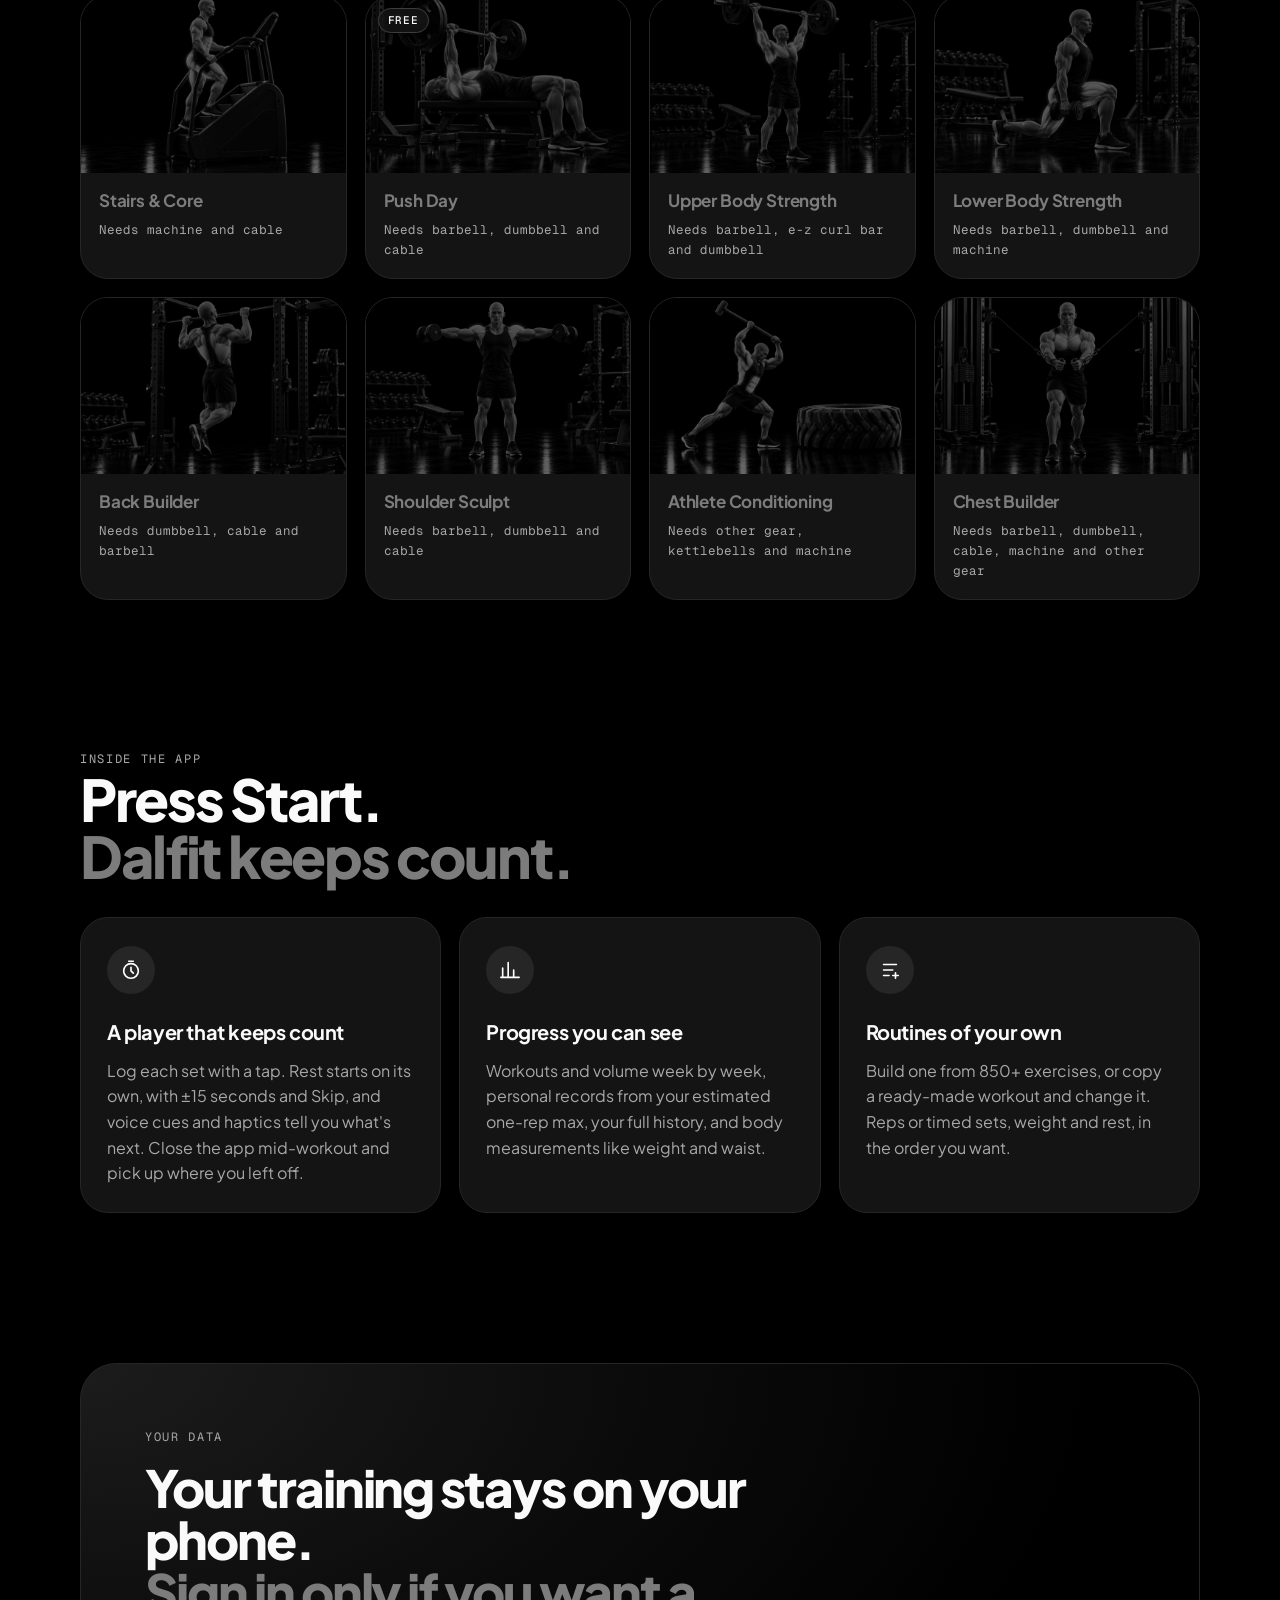
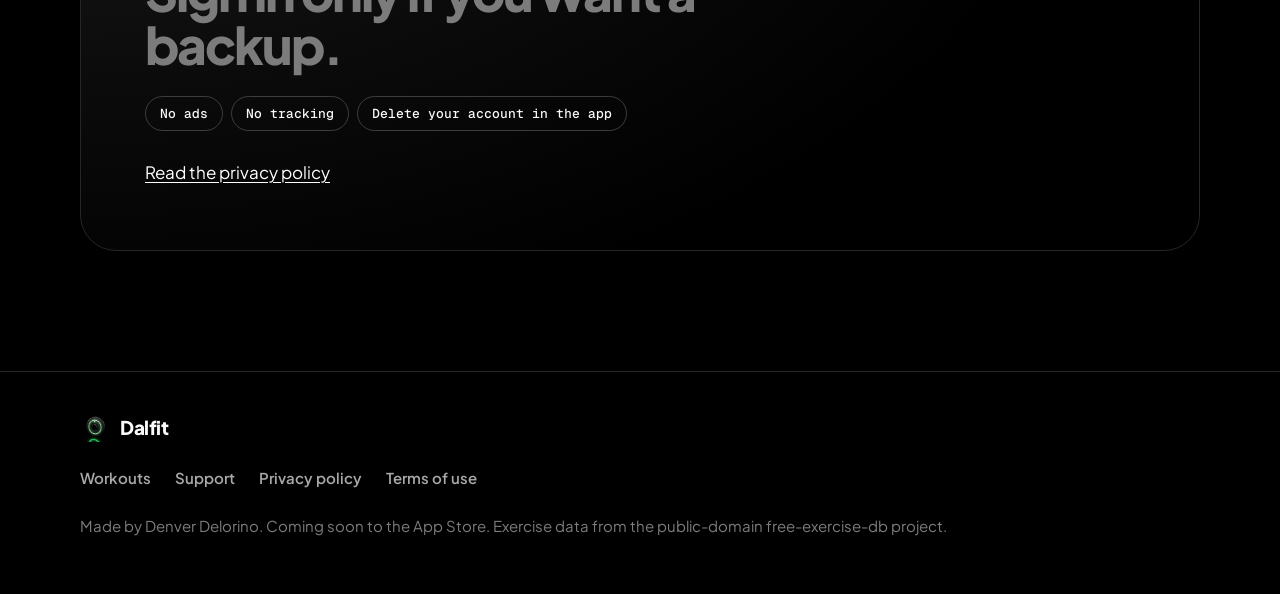
==== commit 40be4700: "Fit the landing page to every iPhone size Checked at iPhone SE, 13 mini, 14/15, 15/16 Pro, 14 Pro Ma" ====
--- a/index.html
+++ b/index.html
@@ -46,7 +46,9 @@
   .hero-copy { position: relative; margin-top: -8%; }
   .hero h1 {
     font-weight: 800;
-    font-size: clamp(2.9rem, 9.5vw, 5.6rem);
+    /* Scales with the phone's width so "Track everything." stays on one line from the
+       iPhone SE (375) to the Pro Max (440). */
+    font-size: clamp(2.3rem, 11vw, 3.4rem);
     line-height: 0.96;
     letter-spacing: -0.045em;
     margin: 0 0 22px;
@@ -66,8 +68,19 @@
   .hero-facts li { display: flex; align-items: center; gap: 8px; }
   .hero-facts li::before { content: ""; width: 5px; height: 5px; border-radius: 50%; background: var(--g700); }
 
+  /* Short phones (iPhone SE): a shorter photo, so the button is on the first screen. */
+  @media (max-width: 599px) and (max-height: 720px) {
+    .hero-art img { aspect-ratio: 16 / 10; }
+    .hero-copy { margin-top: -10%; }
+    .hero-lede { margin-bottom: 22px; }
+  }
+  @media (min-width: 600px) and (max-width: 899px) {
+    .hero h1 { font-size: clamp(3.4rem, 9vw, 4.6rem); }
+  }
+
   @media (min-width: 900px) {
     .hero { padding-top: 40px; }
+    .hero h1 { font-size: clamp(3.6rem, 6vw, 5.2rem); }
     .hero-grid { grid-template-columns: minmax(0, 5fr) minmax(0, 7fr); }
     .hero-copy { margin-top: 0; order: -1; z-index: 1; }
     .hero-art img { aspect-ratio: 3 / 2; object-position: 50% 50%; }
@@ -115,6 +128,13 @@
   .chip[aria-pressed="true"] { background: var(--white); color: var(--black); border-color: var(--white); padding: 12px 18px; }
   .chip svg { width: 14px; height: 14px; display: none; flex: none; }
   .chip[aria-pressed="true"] svg { display: block; }
+  /* Phones: tighter chips, same rule (the unselected side padding is 11px more than the
+     selected one, which is exactly the checkmark plus its gap). */
+  @media (max-width: 499px) {
+    .chips { gap: 7px; }
+    .chip { font-size: 14px; padding: 11px 23px; }
+    .chip[aria-pressed="true"] { padding: 11px 12px; }
+  }
 
   .meter {
     display: grid;
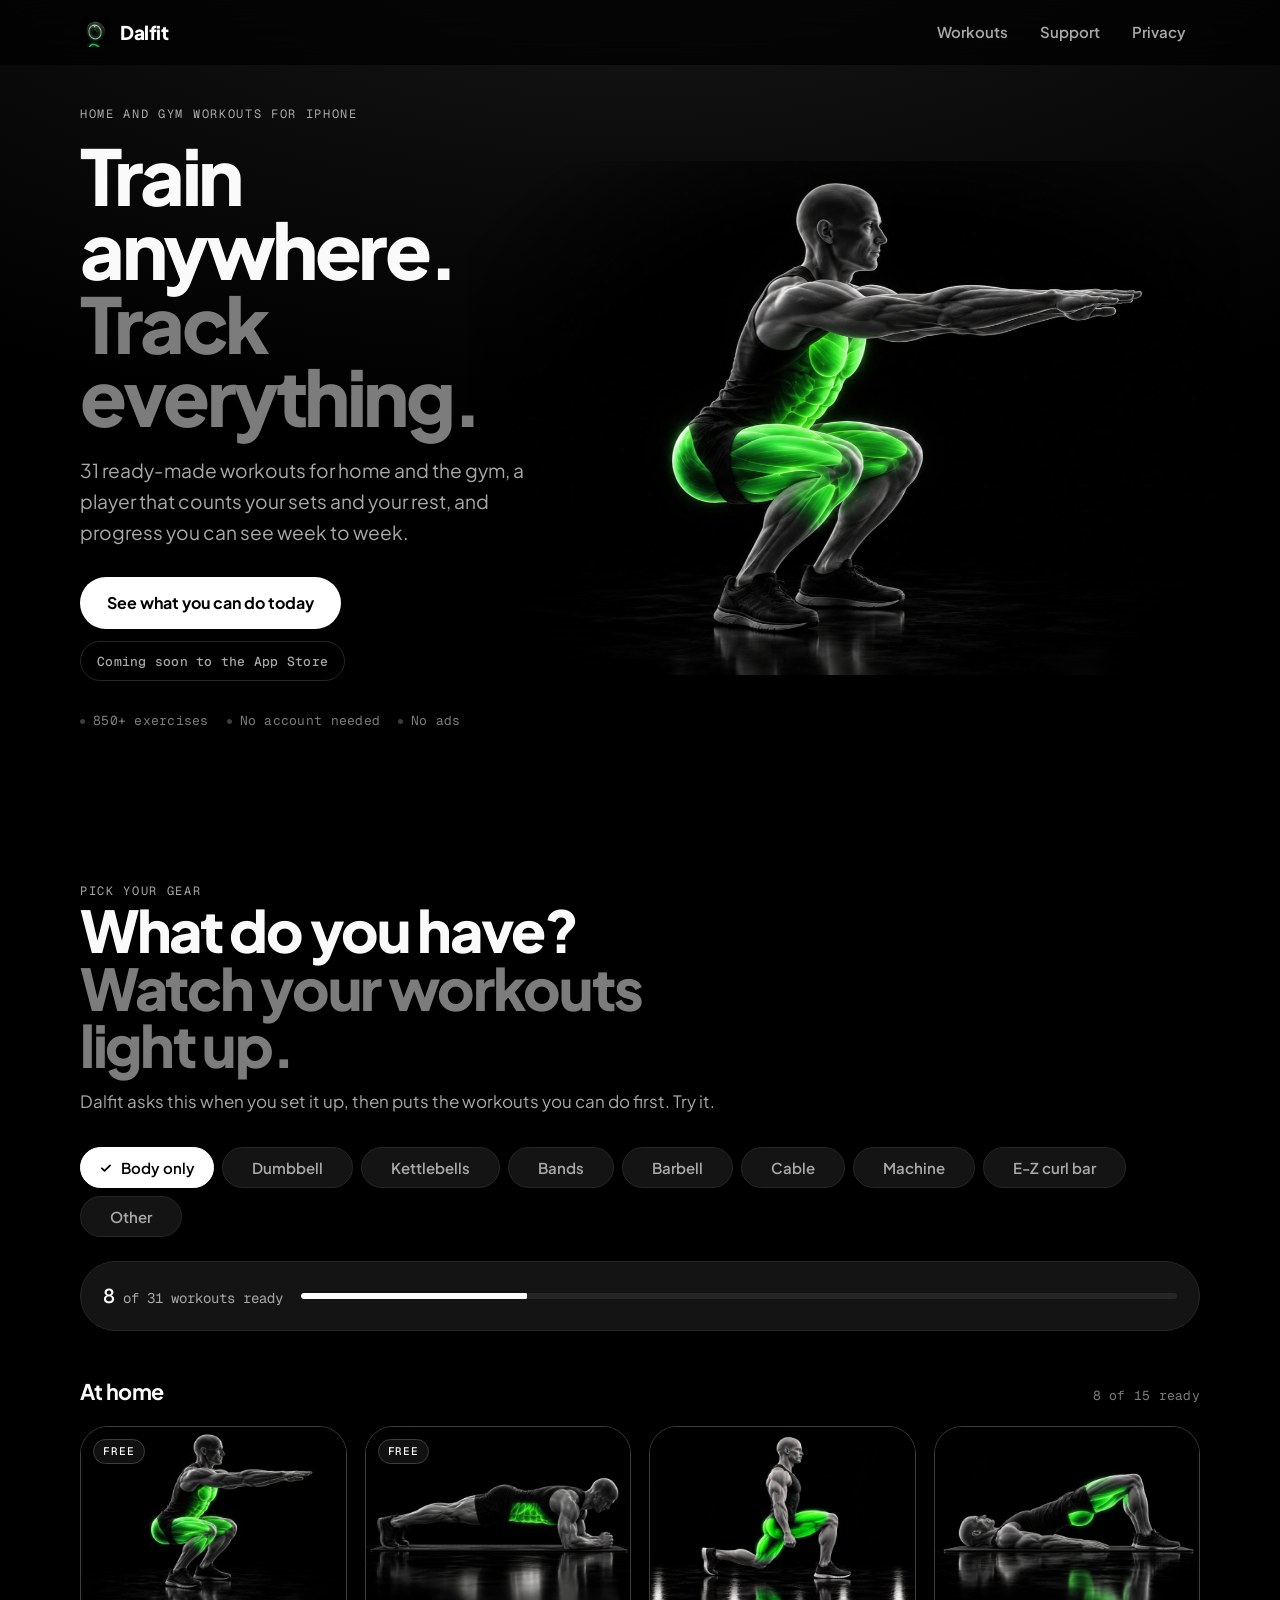
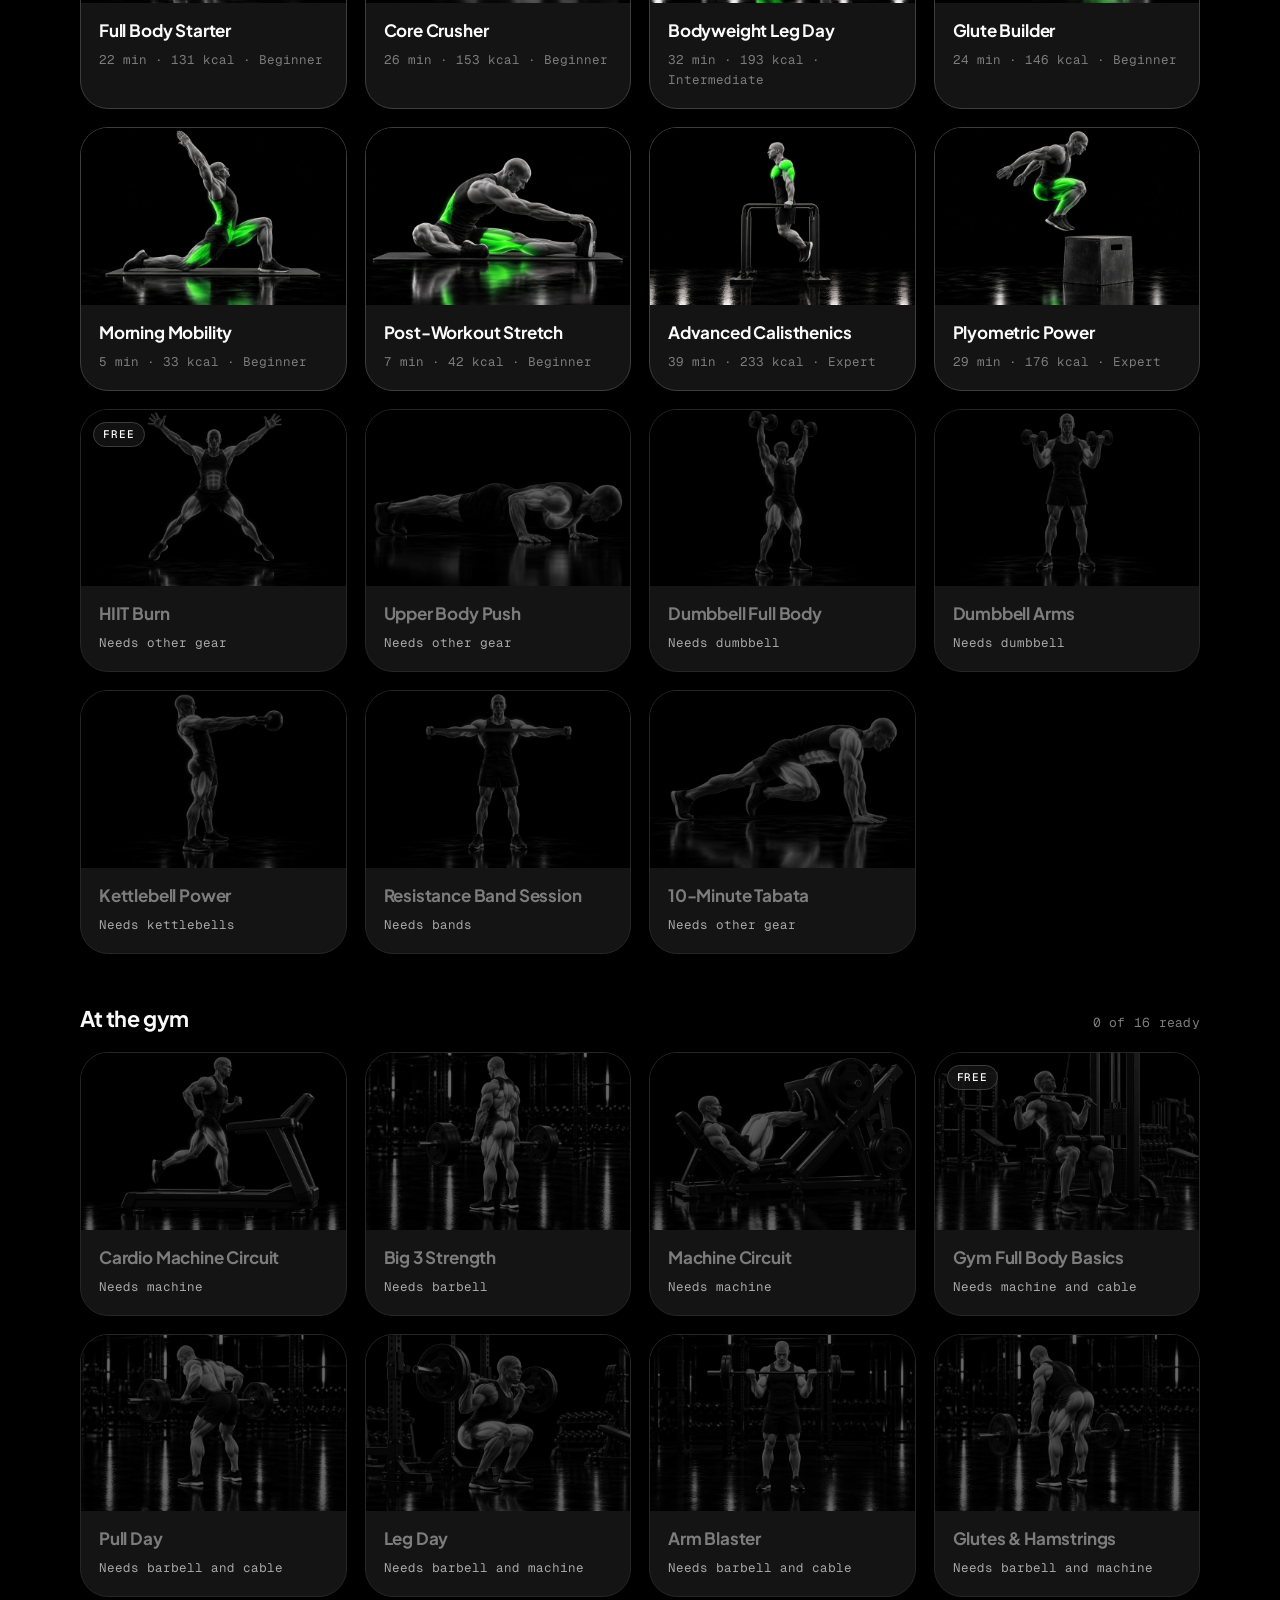
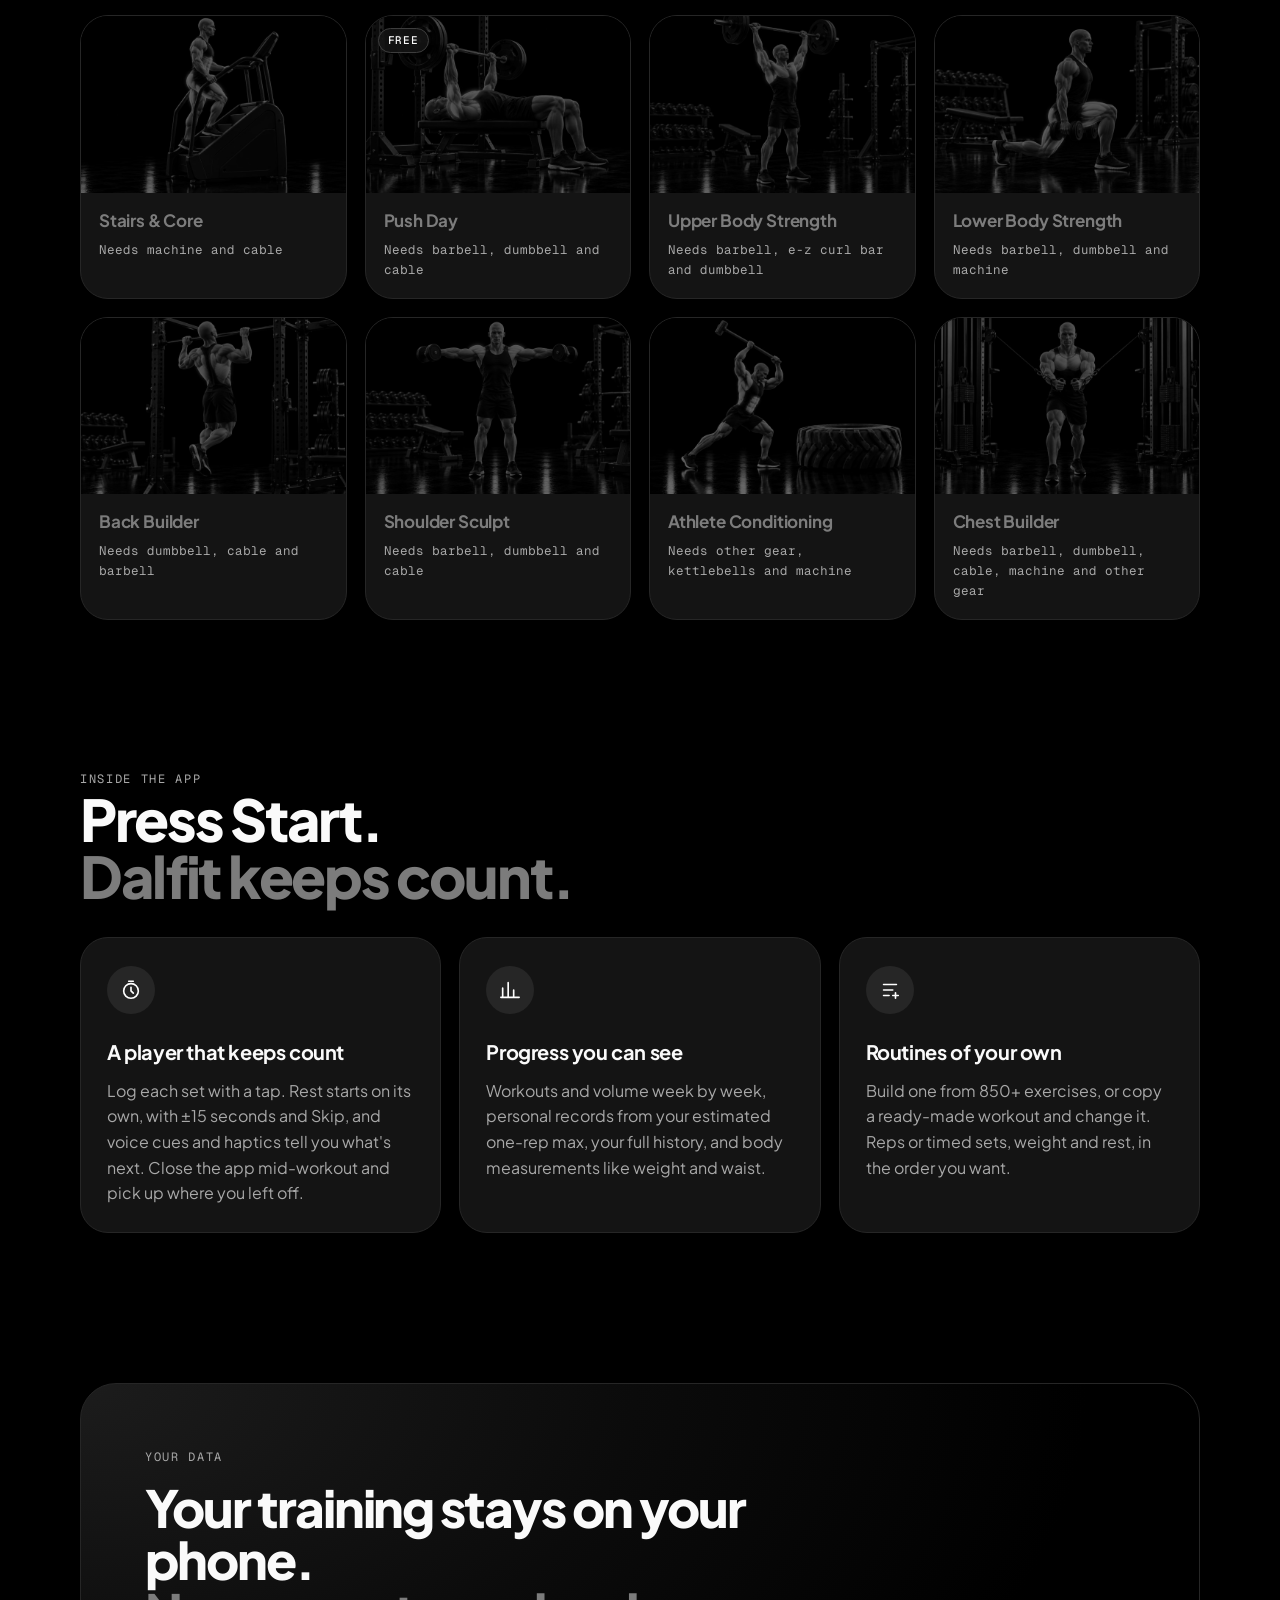
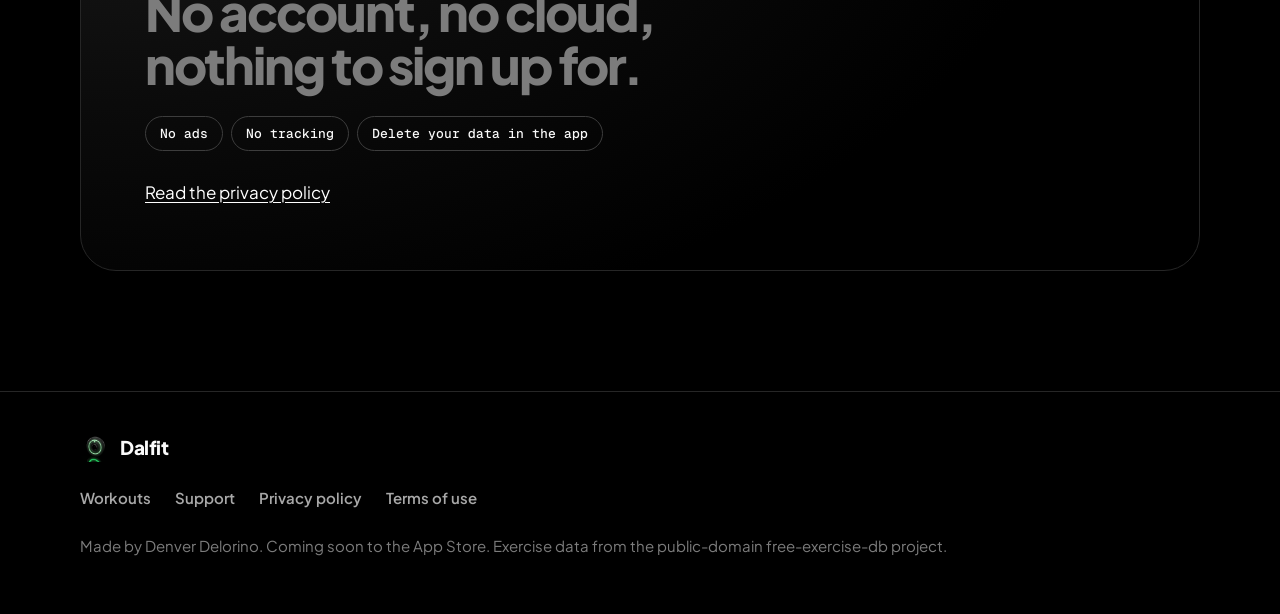
==== commit 826a5e32: "Drop accounts and sign-in from the privacy policy, support and terms Dalfit no longer has accounts o" ====
--- a/index.html
+++ b/index.html
@@ -364,11 +364,11 @@
     <div class="wrap">
       <div class="privacy">
         <p class="eyebrow">Your data</p>
-        <h2 id="privacy-title"><span>Your training stays on your phone.</span> <span class="dim">Sign in only if you want a backup.</span></h2>
+        <h2 id="privacy-title"><span>Your training stays on your phone.</span> <span class="dim">No account, no cloud, nothing to sign up for.</span></h2>
         <ul class="promises">
           <li>No ads</li>
           <li>No tracking</li>
-          <li>Delete your account in the app</li>
+          <li>Delete your data in the app</li>
         </ul>
         <a href="privacy.html">Read the privacy policy</a>
       </div>
